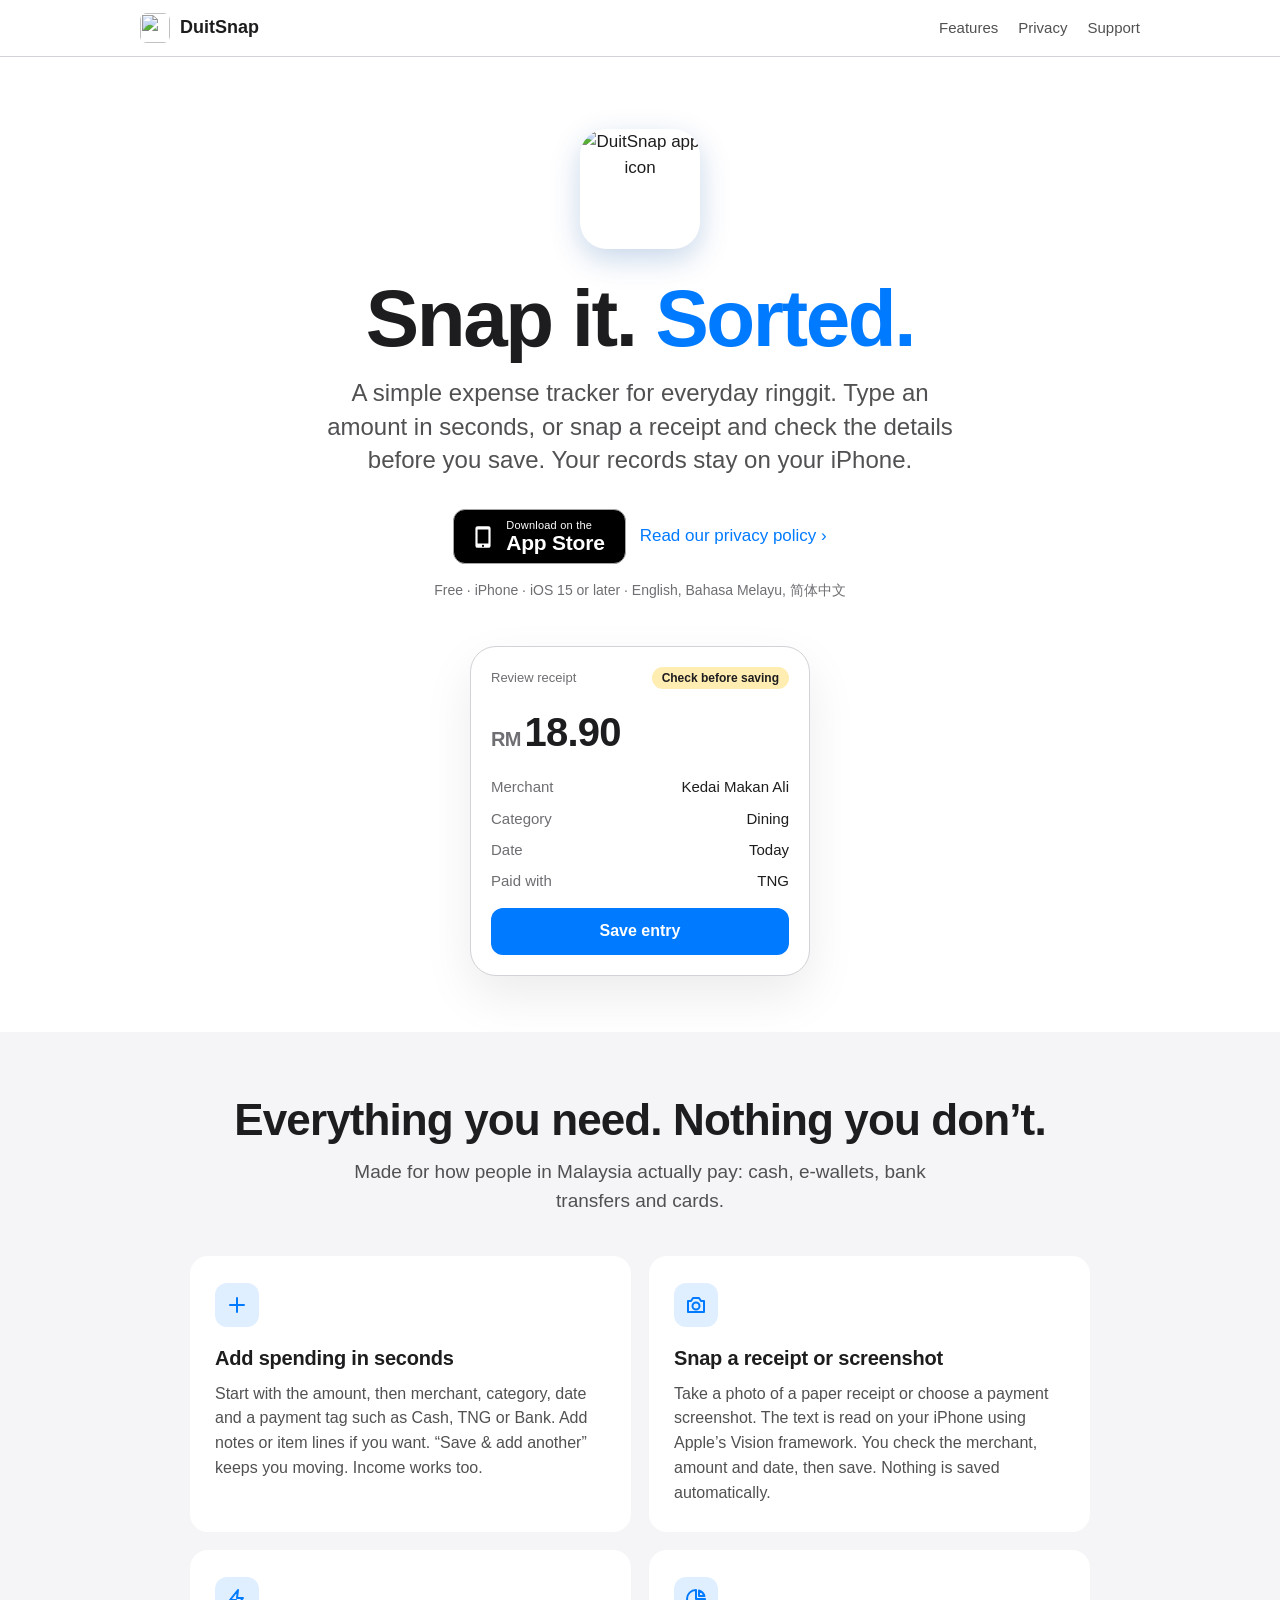
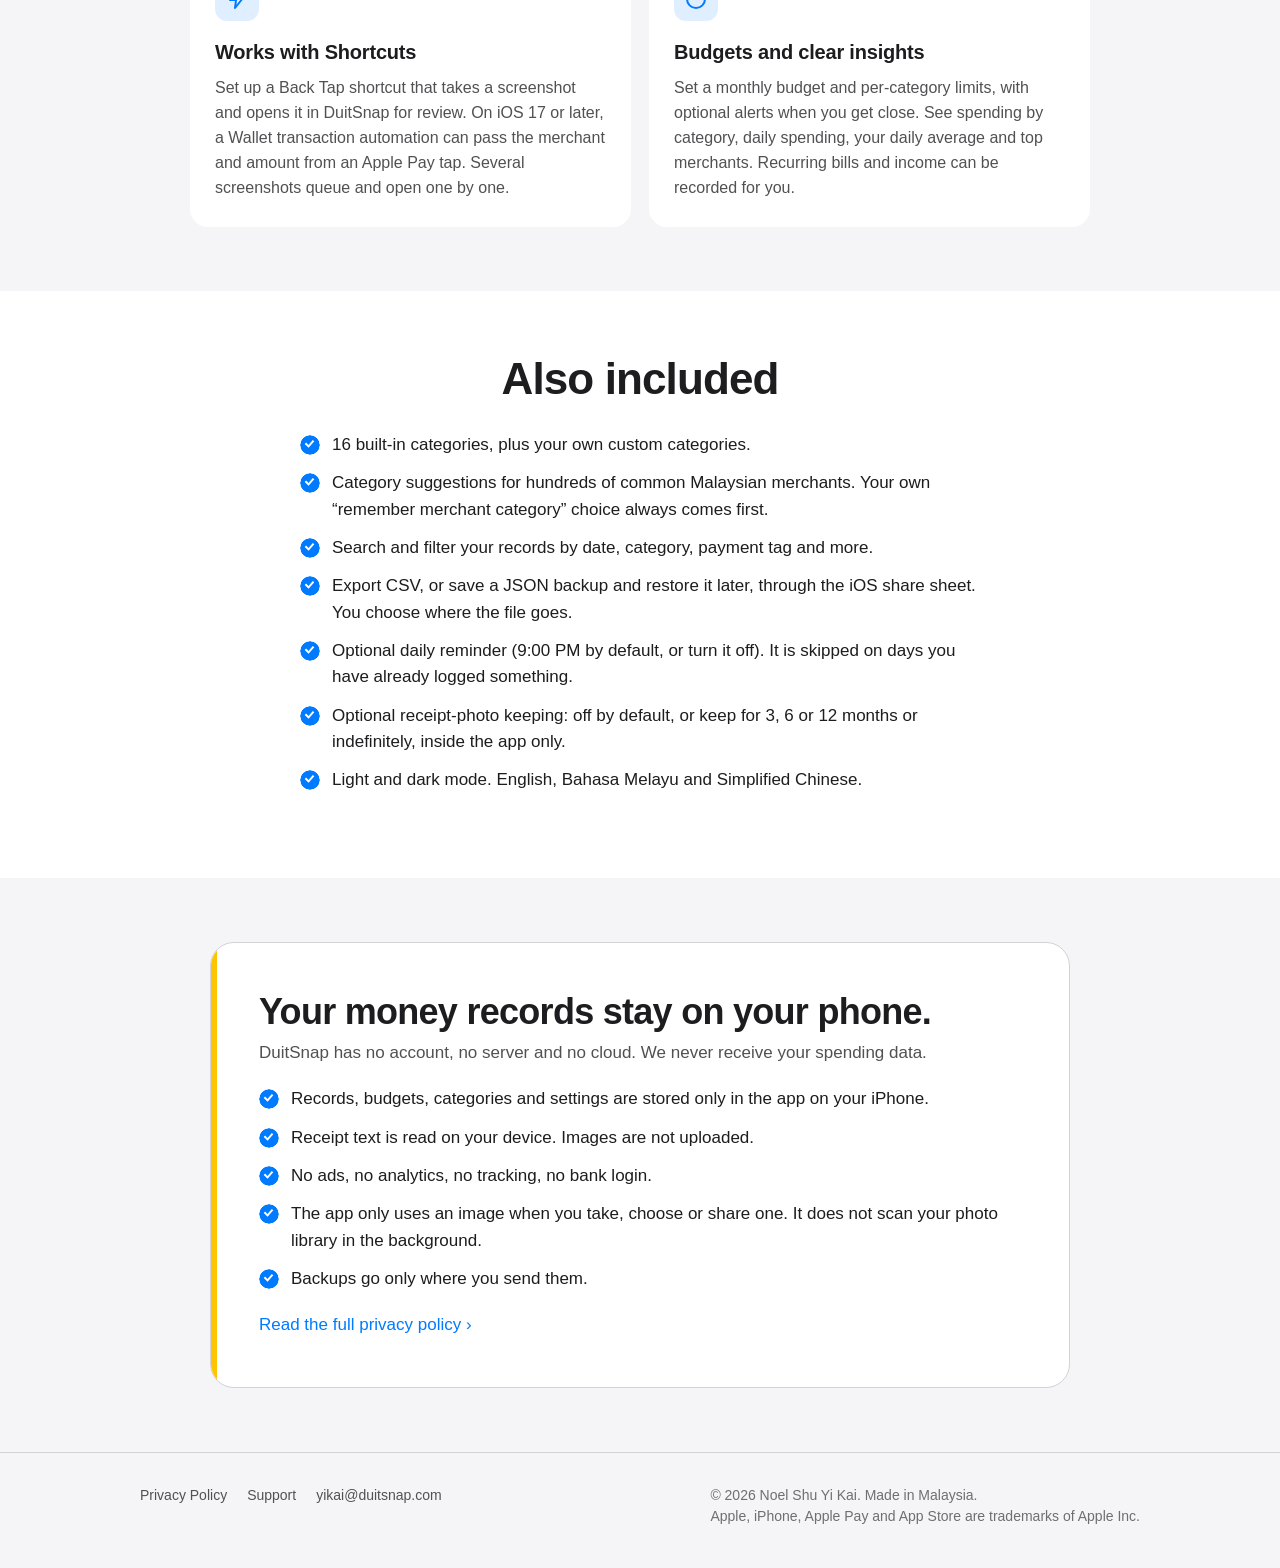
==== index.html @ 50d5c199 "Add files via upload" ====
<!doctype html>
<html lang="en">
<head>
  <meta charset="utf-8">
  <meta name="viewport" content="width=device-width, initial-scale=1">
  <title>DuitSnap – Expense tracker for Malaysia</title>
  <meta name="description" content="DuitSnap is a simple iPhone expense tracker for ringgit. Add spending in seconds, snap a receipt or payment screenshot, and keep your records on your own phone. No account, no ads, no tracking.">
  <meta name="color-scheme" content="light dark">
  <meta name="theme-color" content="#ffffff" media="(prefers-color-scheme: light)">
  <meta name="theme-color" content="#000000" media="(prefers-color-scheme: dark)">
  <link rel="canonical" href="https://duitsnap.com/">
  <link rel="icon" type="image/png" sizes="32x32" href="/assets/favicon-32.png">
  <link rel="icon" type="image/png" sizes="16x16" href="/assets/favicon-16.png">
  <link rel="apple-touch-icon" href="/assets/apple-touch-icon.png">
  <meta property="og:type" content="website">
  <meta property="og:title" content="DuitSnap – Snap it. Sorted.">
  <meta property="og:description" content="A simple, private expense tracker for Malaysia. Your records stay on your iPhone.">
  <meta property="og:url" content="https://duitsnap.com/">
  <meta property="og:image" content="https://duitsnap.com/assets/icon-512.png">
  <!-- When the App Store link is live, add: <meta name="apple-itunes-app" content="app-id=YOUR_APP_ID"> -->
  <link rel="stylesheet" href="/styles.css">
</head>
<body>
  <a class="skip-link" href="#main">Skip to content</a>

  <header class="site-header">
    <div class="wrap">
      <a class="brand" href="/" aria-label="DuitSnap home">
        <img src="/assets/icon-512.png" alt="" width="30" height="30">
        <span>DuitSnap</span>
      </a>
      <nav class="site-nav" aria-label="Main">
        <ul>
          <li class="hide-sm"><a href="#features">Features</a></li>
          <li><a href="/privacy/">Privacy</a></li>
          <li><a href="/support/">Support</a></li>
        </ul>
      </nav>
    </div>
  </header>

  <main id="main">
    <section class="hero" aria-labelledby="hero-title">
      <div class="wrap">
        <img class="app-icon" src="/assets/icon-512.png" alt="DuitSnap app icon" width="120" height="120">
        <h1 id="hero-title">Snap it. <span class="accent">Sorted.</span></h1>
        <p class="lede">A simple expense tracker for everyday ringgit. Type an amount in seconds, or snap a receipt and check the details before you save. Your records stay on your iPhone.</p>
        <div class="cta-row">
          <!-- PLACEHOLDER: replace with Apple's official "Download on the App Store" badge
               (Apple Marketing Resources) and the real App Store URL once the app is live. -->
          <a class="store-badge" href="#" aria-label="Download DuitSnap on the App Store (coming soon)">
            <svg viewBox="0 0 24 24" aria-hidden="true"><path d="M7 2h10a2 2 0 012 2v16a2 2 0 01-2 2H7a2 2 0 01-2-2V4a2 2 0 012-2zm0 3v13h10V5H7zm5 14.2a1 1 0 100 2 1 1 0 000-2z"/></svg>
            <span><small>Download on the</small><strong>App Store</strong></span>
          </a>
          <a class="link-arrow" href="/privacy/">Read our privacy policy</a>
        </div>
        <p class="meta">Free · iPhone · iOS 15 or later · English, Bahasa Melayu, 简体中文</p>

        <div class="preview" aria-hidden="true">
          <div class="preview-head"><span>Review receipt</span><span class="preview-pill">Check before saving</span></div>
          <p class="preview-amount"><small>RM</small>18.90</p>
          <dl>
            <dt>Merchant</dt><dd>Kedai Makan Ali</dd>
            <dt>Category</dt><dd>Dining</dd>
            <dt>Date</dt><dd>Today</dd>
            <dt>Paid with</dt><dd>TNG</dd>
          </dl>
          <div class="preview-btn">Save entry</div>
        </div>
      </div>
    </section>

    <section id="features" class="section-soft" aria-labelledby="features-title">
      <div class="wrap">
        <h2 id="features-title" class="section-title">Everything you need. Nothing you don’t.</h2>
        <p class="section-sub">Made for how people in Malaysia actually pay: cash, e-wallets, bank transfers and cards.</p>
        <div class="features">
          <article class="feature">
            <div class="icon" aria-hidden="true"><svg viewBox="0 0 24 24"><path d="M12 5v14M5 12h14"/></svg></div>
            <h3>Add spending in seconds</h3>
            <p>Start with the amount, then merchant, category, date and a payment tag such as Cash, TNG or Bank. Add notes or item lines if you want. “Save &amp; add another” keeps you moving. Income works too.</p>
          </article>
          <article class="feature">
            <div class="icon" aria-hidden="true"><svg viewBox="0 0 24 24"><path d="M4 8h3l2-3h6l2 3h3v11H4z"/><circle cx="12" cy="13" r="3.5"/></svg></div>
            <h3>Snap a receipt or screenshot</h3>
            <p>Take a photo of a paper receipt or choose a payment screenshot. The text is read on your iPhone using Apple’s Vision framework. You check the merchant, amount and date, then save. Nothing is saved automatically.</p>
          </article>
          <article class="feature">
            <div class="icon" aria-hidden="true"><svg viewBox="0 0 24 24"><path d="M13 3L5 13h6l-1 8 8-10h-6z"/></svg></div>
            <h3>Works with Shortcuts</h3>
            <p>Set up a Back Tap shortcut that takes a screenshot and opens it in DuitSnap for review. On iOS 17 or later, a Wallet transaction automation can pass the merchant and amount from an Apple Pay tap. Several screenshots queue and open one by one.</p>
          </article>
          <article class="feature">
            <div class="icon" aria-hidden="true"><svg viewBox="0 0 24 24"><path d="M12 3a9 9 0 109 9h-9z"/><path d="M15 3.5A9 9 0 0120.5 9H15z"/></svg></div>
            <h3>Budgets and clear insights</h3>
            <p>Set a monthly budget and per-category limits, with optional alerts when you get close. See spending by category, daily spending, your daily average and top merchants. Recurring bills and income can be recorded for you.</p>
          </article>
        </div>
      </div>
    </section>

    <section aria-labelledby="more-title">
      <div class="wrap narrow">
        <h2 id="more-title" class="section-title">Also included</h2>
        <ul class="checklist" style="margin-top:28px">
          <li>16 built-in categories, plus your own custom categories.</li>
          <li>Category suggestions for hundreds of common Malaysian merchants. Your own “remember merchant category” choice always comes first.</li>
          <li>Search and filter your records by date, category, payment tag and more.</li>
          <li>Export CSV, or save a JSON backup and restore it later, through the iOS share sheet. You choose where the file goes.</li>
          <li>Optional daily reminder (9:00 PM by default, or turn it off). It is skipped on days you have already logged something.</li>
          <li>Optional receipt-photo keeping: off by default, or keep for 3, 6 or 12 months or indefinitely, inside the app only.</li>
          <li>Light and dark mode. English, Bahasa Melayu and Simplified Chinese.</li>
        </ul>
      </div>
    </section>

    <section class="section-soft" aria-labelledby="privacy-title">
      <div class="wrap">
        <div class="promise">
          <h2 id="privacy-title">Your money records stay on your phone.</h2>
          <p>DuitSnap has no account, no server and no cloud. We never receive your spending data.</p>
          <ul class="checklist">
            <li>Records, budgets, categories and settings are stored only in the app on your iPhone.</li>
            <li>Receipt text is read on your device. Images are not uploaded.</li>
            <li>No ads, no analytics, no tracking, no bank login.</li>
            <li>The app only uses an image when you take, choose or share one. It does not scan your photo library in the background.</li>
            <li>Backups go only where you send them.</li>
          </ul>
          <a class="link-arrow" href="/privacy/">Read the full privacy policy</a>
        </div>
      </div>
    </section>
  </main>

  <footer class="site-footer">
    <div class="wrap">
      <ul>
        <li><a href="/privacy/">Privacy Policy</a></li>
        <li><a href="/support/">Support</a></li>
        <li><a href="mailto:yikai@duitsnap.com">yikai@duitsnap.com</a></li>
      </ul>
      <p>© 2026 Noel Shu Yi Kai. Made in Malaysia.<br>Apple, iPhone, Apple Pay and App Store are trademarks of Apple Inc.</p>
    </div>
  </footer>
</body>
</html>
---- styles.css ----
/* DuitSnap website — one stylesheet, no external fonts or scripts. */

:root {
  --blue: #007aff;
  --blue-strong: #0062cc;
  --yellow: #ffc400;
  --bg: #ffffff;
  --bg-soft: #f5f5f7;
  --card: #ffffff;
  --text: #1d1d1f;
  --text-2: #515154;
  --text-3: #6e6e73;
  --line: #d2d2d7;
  --focus: #0071e3;
  --radius: 18px;
  --max: 1040px;
  --read: 720px;
  color-scheme: light dark;
}

@media (prefers-color-scheme: dark) {
  :root {
    --blue: #0a84ff;
    --blue-strong: #409cff;
    --bg: #000000;
    --bg-soft: #111113;
    --card: #1c1c1e;
    --text: #f5f5f7;
    --text-2: #c7c7cc;
    --text-3: #a1a1a6;
    --line: #38383a;
    --focus: #409cff;
  }
}

*,
*::before,
*::after { box-sizing: border-box; }

html { -webkit-text-size-adjust: 100%; text-size-adjust: 100%; scroll-padding-top: 72px; }

body {
  margin: 0;
  background: var(--bg);
  color: var(--text);
  font-family: -apple-system, BlinkMacSystemFont, "SF Pro Text", "SF Pro Display",
    "Helvetica Neue", "Segoe UI", Roboto, Arial, "PingFang SC", "Hiragino Sans GB",
    "Microsoft YaHei", "Noto Sans CJK SC", sans-serif, "Apple Color Emoji";
  font-size: 17px;
  line-height: 1.55;
  -webkit-font-smoothing: antialiased;
}

img { max-width: 100%; height: auto; display: block; }

a { color: var(--blue); text-decoration: none; }
a:hover { text-decoration: underline; }

:focus-visible { outline: 3px solid var(--focus); outline-offset: 3px; border-radius: 6px; }

.skip-link {
  position: absolute; left: 16px; top: -48px; z-index: 100;
  background: var(--blue); color: #fff; padding: 10px 16px; border-radius: 10px;
}
.skip-link:focus { top: 12px; }

.wrap { width: 100%; max-width: var(--max); margin: 0 auto; padding: 0 20px; }
.wrap.narrow { max-width: var(--read); }

/* Header */
.site-header {
  position: sticky; top: 0; z-index: 50;
  background: color-mix(in srgb, var(--bg) 82%, transparent);
  -webkit-backdrop-filter: saturate(180%) blur(18px);
  backdrop-filter: saturate(180%) blur(18px);
  border-bottom: 1px solid var(--line);
}
.site-header .wrap { display: flex; align-items: center; justify-content: space-between; height: 56px; gap: 12px; }
.brand { display: flex; align-items: center; gap: 10px; color: var(--text); font-weight: 600; font-size: 18px; }
.brand:hover { text-decoration: none; }
.brand img { width: 30px; height: 30px; border-radius: 22.5%; }
.site-nav ul { list-style: none; margin: 0; padding: 0; display: flex; gap: 20px; }
.site-nav a { color: var(--text-2); font-size: 15px; }
.site-nav a[aria-current="page"] { color: var(--text); font-weight: 600; }

/* Hero */
.hero { padding: 72px 0 56px; text-align: center; }
.app-icon { border-radius: 22.37%; box-shadow: 0 10px 30px rgba(0, 72, 160, 0.22); margin: 0 auto 28px; }
.hero h1 {
  font-size: clamp(44px, 9vw, 80px); line-height: 1.04; letter-spacing: -0.03em;
  margin: 0 0 16px; font-weight: 700;
}
.hero h1 .accent { color: var(--blue); }
.hero .lede { font-size: clamp(19px, 2.6vw, 24px); color: var(--text-2); max-width: 640px; margin: 0 auto 32px; line-height: 1.4; }
.hero .meta { color: var(--text-3); font-size: 14px; margin-top: 16px; }

.cta-row { display: flex; gap: 14px; justify-content: center; flex-wrap: wrap; align-items: center; }

.store-badge {
  display: inline-flex; align-items: center; gap: 10px;
  background: #000; color: #fff; border: 1px solid #a6a6a6;
  border-radius: 12px; padding: 9px 20px 9px 16px; min-height: 54px;
}
.store-badge:hover { text-decoration: none; background: #1d1d1f; }
.store-badge svg { width: 26px; height: 26px; fill: currentColor; flex: none; }
.store-badge span { display: flex; flex-direction: column; text-align: left; line-height: 1.1; }
.store-badge small { font-size: 11px; letter-spacing: 0.02em; }
.store-badge strong { font-size: 21px; font-weight: 600; letter-spacing: -0.01em; }

.link-arrow { font-size: 17px; }
.link-arrow::after { content: " \203A"; }

/* Sections */
section { padding: 64px 0; }
.section-soft { background: var(--bg-soft); }
.section-title { text-align: center; font-size: clamp(30px, 5vw, 44px); line-height: 1.1; letter-spacing: -0.02em; margin: 0 0 12px; }
.section-sub { text-align: center; color: var(--text-2); max-width: 620px; margin: 0 auto 40px; font-size: 19px; }

.features { display: grid; grid-template-columns: 1fr; gap: 18px; max-width: 900px; margin: 0 auto; }
@media (min-width: 640px) { .features { grid-template-columns: repeat(2, 1fr); } }
.feature {
  background: var(--card); border-radius: var(--radius); padding: 26px 24px;
  border: 1px solid var(--line);
}
.section-soft .feature { border-color: transparent; }
.feature .icon {
  width: 44px; height: 44px; border-radius: 12px; display: grid; place-items: center;
  background: color-mix(in srgb, var(--blue) 12%, transparent); color: var(--blue); margin-bottom: 16px;
}
.feature .icon svg { width: 24px; height: 24px; stroke: currentColor; fill: none; stroke-width: 2; stroke-linecap: round; stroke-linejoin: round; }
.feature h3 { margin: 0 0 8px; font-size: 20px; letter-spacing: -0.01em; }
.feature p { margin: 0; color: var(--text-2); font-size: 16px; }

/* Privacy promise */
.promise {
  background: var(--card); border: 1px solid var(--line); border-radius: 24px;
  padding: clamp(28px, 5vw, 48px); max-width: 860px; margin: 0 auto;
  position: relative; overflow: hidden;
}
.promise::before {
  content: ""; position: absolute; left: 0; top: 0; bottom: 0; width: 6px; background: var(--yellow);
}
.promise h2 { margin: 0 0 8px; font-size: clamp(26px, 4vw, 36px); letter-spacing: -0.02em; line-height: 1.15; }
.promise > p { color: var(--text-2); margin: 0 0 20px; }
.checklist { list-style: none; padding: 0; margin: 0 0 20px; display: grid; gap: 12px; }
.checklist li { position: relative; padding-left: 32px; }
.checklist li::before {
  content: ""; position: absolute; left: 0; top: 3px; width: 20px; height: 20px; border-radius: 50%;
  background: var(--blue);
  --check: url("data:image/svg+xml,%3Csvg xmlns='http://www.w3.org/2000/svg' viewBox='0 0 20 20'%3E%3Cpath fill-rule='evenodd' d='M10 0a10 10 0 110 20 10 10 0 010-20zm4.3 6.2l-1.5-1.3-4.3 5-2.4-2.4-1.4 1.4 3.9 3.9 5.7-6.6z'/%3E%3C/svg%3E");
  -webkit-mask: var(--check) center / contain no-repeat;
  mask: var(--check) center / contain no-repeat;
}

/* Receipt preview (decorative) */
.preview {
  max-width: 340px; margin: 44px auto 0; background: var(--card); border: 1px solid var(--line);
  border-radius: 26px; padding: 20px; text-align: left; box-shadow: 0 20px 50px rgba(0, 0, 0, 0.08);
}
.preview-head { display: flex; justify-content: space-between; align-items: center; font-size: 13px; color: var(--text-3); margin-bottom: 12px; }
.preview-pill { background: color-mix(in srgb, var(--yellow) 30%, transparent); color: var(--text); border-radius: 999px; padding: 2px 10px; font-weight: 600; font-size: 12px; }
.preview-amount { font-size: 40px; font-weight: 700; letter-spacing: -0.02em; margin: 0 0 12px; }
.preview-amount small { font-size: 20px; color: var(--text-3); font-weight: 600; margin-right: 4px; }
.preview dl { margin: 0; display: grid; grid-template-columns: auto 1fr; gap: 8px 16px; font-size: 15px; }
.preview dt { color: var(--text-3); }
.preview dd { margin: 0; text-align: right; font-weight: 500; }
.preview-btn { margin-top: 16px; background: var(--blue); color: #fff; text-align: center; border-radius: 12px; padding: 11px; font-weight: 600; font-size: 16px; }

/* Documents (privacy / support) */
.doc { padding: 48px 0 72px; }
.doc h1 { font-size: clamp(34px, 6vw, 48px); letter-spacing: -0.02em; line-height: 1.1; margin: 0 0 8px; }
.doc .doc-meta { color: var(--text-3); margin: 0 0 24px; font-size: 15px; }
.doc h2 { font-size: 26px; letter-spacing: -0.01em; margin: 44px 0 12px; line-height: 1.2; }
.doc h3 { font-size: 19px; margin: 28px 0 8px; }
.doc p, .doc li { color: var(--text); }
.doc ul, .doc ol { padding-left: 22px; }
.doc li { margin: 6px 0; }
.doc .muted { color: var(--text-2); }

.doc .lang-switch, .lang-switch { display: flex; flex-wrap: wrap; gap: 8px; margin: 0 0 28px; padding: 0; list-style: none; }
.lang-switch a {
  display: inline-block; padding: 7px 14px; border-radius: 999px; border: 1px solid var(--line);
  color: var(--text); font-size: 15px;
}
.lang-switch a:hover { border-color: var(--blue); color: var(--blue); text-decoration: none; }

.lang-block { border-top: 1px solid var(--line); padding-top: 40px; margin-top: 56px; }
.lang-block:first-of-type { border-top: 0; margin-top: 0; padding-top: 0; }

.summary-box {
  background: var(--bg-soft); border-radius: var(--radius); padding: 20px 24px; margin: 24px 0;
  border-left: 4px solid var(--yellow);
}
.summary-box p:first-child { margin-top: 0; }
.summary-box ul { margin-bottom: 0; }

.toc { background: var(--bg-soft); border-radius: var(--radius); padding: 18px 24px; margin: 24px 0; }
.toc p { margin: 0 0 6px; font-weight: 600; }
.toc ol { margin: 0; columns: 2 220px; column-gap: 32px; }
.toc li { margin: 3px 0; font-size: 15px; break-inside: avoid; }

.contact-card {
  display: flex; gap: 16px; align-items: center; flex-wrap: wrap;
  background: var(--card); border: 1px solid var(--line); border-radius: var(--radius); padding: 22px 24px; margin: 24px 0;
}
.contact-card .email { font-size: 20px; font-weight: 600; word-break: break-all; }
.button {
  display: inline-block; background: var(--blue); color: #fff; font-weight: 600; border-radius: 999px; padding: 10px 20px;
}
.button:hover { background: var(--blue-strong); text-decoration: none; }

details.faq { border-bottom: 1px solid var(--line); padding: 4px 0; }
details.faq summary {
  cursor: pointer; list-style: none; padding: 14px 32px 14px 0; font-weight: 600; font-size: 18px; position: relative;
}
details.faq summary::-webkit-details-marker { display: none; }
details.faq summary::after {
  content: "+"; position: absolute; right: 4px; top: 10px; font-size: 24px; color: var(--blue); font-weight: 400;
}
details.faq[open] summary::after { content: "\2212"; }
details.faq .answer { padding: 0 0 16px; color: var(--text-2); }
details.faq .answer p:first-child { margin-top: 0; }

/* Footer */
.site-footer { border-top: 1px solid var(--line); background: var(--bg-soft); padding: 32px 0 40px; font-size: 14px; color: var(--text-3); }
.site-footer .wrap { display: flex; flex-wrap: wrap; justify-content: space-between; gap: 16px; }
.site-footer ul { list-style: none; margin: 0; padding: 0; display: flex; flex-wrap: wrap; gap: 8px 20px; }
.site-footer a { color: var(--text-2); }
.site-footer p { margin: 0; }

@media (max-width: 560px) {
  body { font-size: 16px; }
  .site-nav ul { gap: 14px; }
  .site-nav .hide-sm { display: none; }
  .hero { padding: 48px 0 40px; }
  section { padding: 48px 0; }
  .doc h2 { font-size: 23px; }
}

@media (prefers-reduced-motion: no-preference) {
  html { scroll-behavior: smooth; }
}

@media print {
  .site-header, .site-footer, .lang-switch, .skip-link { display: none; }
  body { background: #fff; color: #000; }
}
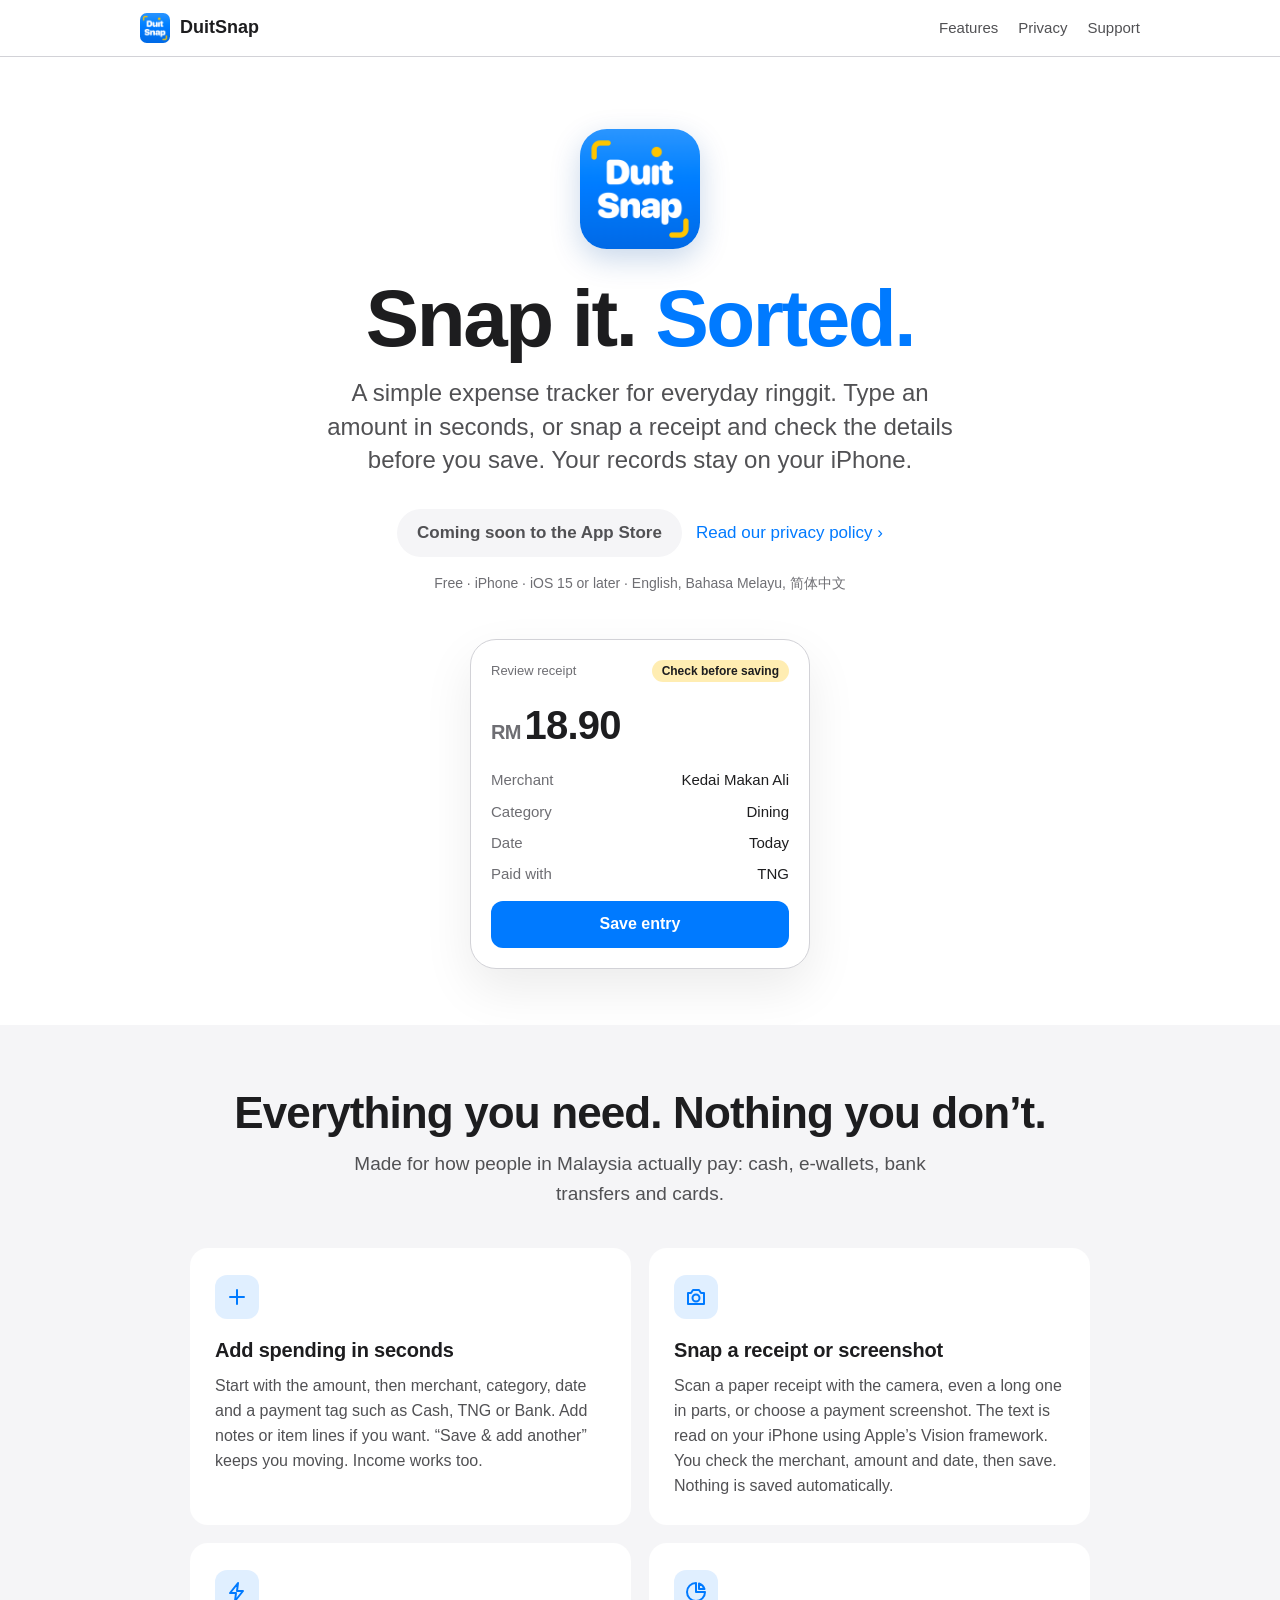
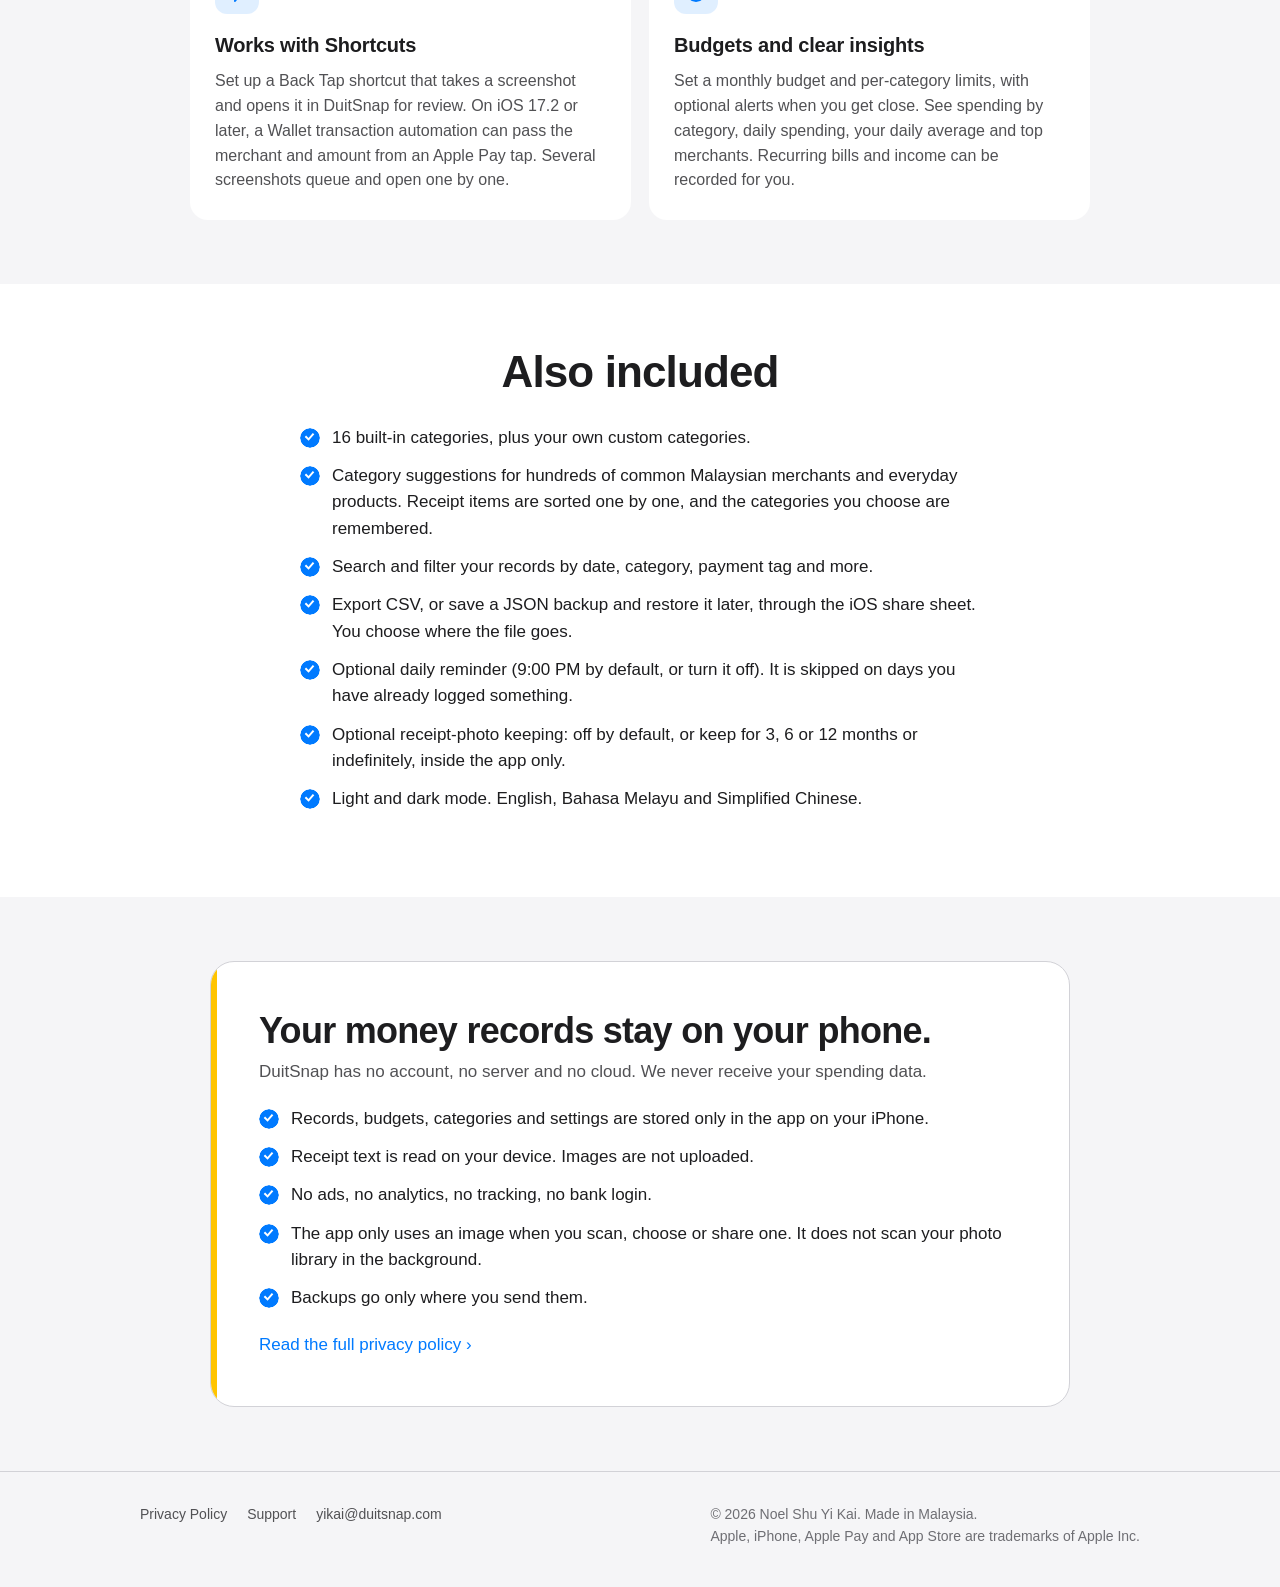
==== commit bb731d23: "Homepage: scanning, iOS 17.2, coming-soon label" ====
--- a/index.html
+++ b/index.html
@@ -46,12 +46,9 @@
         <h1 id="hero-title">Snap it. <span class="accent">Sorted.</span></h1>
         <p class="lede">A simple expense tracker for everyday ringgit. Type an amount in seconds, or snap a receipt and check the details before you save. Your records stay on your iPhone.</p>
         <div class="cta-row">
-          <!-- PLACEHOLDER: replace with Apple's official "Download on the App Store" badge
-               (Apple Marketing Resources) and the real App Store URL once the app is live. -->
-          <a class="store-badge" href="#" aria-label="Download DuitSnap on the App Store (coming soon)">
-            <svg viewBox="0 0 24 24" aria-hidden="true"><path d="M7 2h10a2 2 0 012 2v16a2 2 0 01-2 2H7a2 2 0 01-2-2V4a2 2 0 012-2zm0 3v13h10V5H7zm5 14.2a1 1 0 100 2 1 1 0 000-2z"/></svg>
-            <span><small>Download on the</small><strong>App Store</strong></span>
-          </a>
+          <!-- After launch: use Apple's official "Download on the App Store" badge
+               (Apple Marketing Resources) linking to the real App Store URL. -->
+          <span class="store-soon">Coming soon to the App Store</span>
           <a class="link-arrow" href="/privacy/">Read our privacy policy</a>
         </div>
         <p class="meta">Free · iPhone · iOS 15 or later · English, Bahasa Melayu, 简体中文</p>
@@ -83,12 +80,12 @@
           <article class="feature">
             <div class="icon" aria-hidden="true"><svg viewBox="0 0 24 24"><path d="M4 8h3l2-3h6l2 3h3v11H4z"/><circle cx="12" cy="13" r="3.5"/></svg></div>
             <h3>Snap a receipt or screenshot</h3>
-            <p>Take a photo of a paper receipt or choose a payment screenshot. The text is read on your iPhone using Apple’s Vision framework. You check the merchant, amount and date, then save. Nothing is saved automatically.</p>
+            <p>Scan a paper receipt with the camera, even a long one in parts, or choose a payment screenshot. The text is read on your iPhone using Apple’s Vision framework. You check the merchant, amount and date, then save. Nothing is saved automatically.</p>
           </article>
           <article class="feature">
             <div class="icon" aria-hidden="true"><svg viewBox="0 0 24 24"><path d="M13 3L5 13h6l-1 8 8-10h-6z"/></svg></div>
             <h3>Works with Shortcuts</h3>
-            <p>Set up a Back Tap shortcut that takes a screenshot and opens it in DuitSnap for review. On iOS 17 or later, a Wallet transaction automation can pass the merchant and amount from an Apple Pay tap. Several screenshots queue and open one by one.</p>
+            <p>Set up a Back Tap shortcut that takes a screenshot and opens it in DuitSnap for review. On iOS 17.2 or later, a Wallet transaction automation can pass the merchant and amount from an Apple Pay tap. Several screenshots queue and open one by one.</p>
           </article>
           <article class="feature">
             <div class="icon" aria-hidden="true"><svg viewBox="0 0 24 24"><path d="M12 3a9 9 0 109 9h-9z"/><path d="M15 3.5A9 9 0 0120.5 9H15z"/></svg></div>
@@ -104,7 +101,7 @@
         <h2 id="more-title" class="section-title">Also included</h2>
         <ul class="checklist" style="margin-top:28px">
           <li>16 built-in categories, plus your own custom categories.</li>
-          <li>Category suggestions for hundreds of common Malaysian merchants. Your own “remember merchant category” choice always comes first.</li>
+          <li>Category suggestions for hundreds of common Malaysian merchants and everyday products. Receipt items are sorted one by one, and the categories you choose are remembered.</li>
           <li>Search and filter your records by date, category, payment tag and more.</li>
           <li>Export CSV, or save a JSON backup and restore it later, through the iOS share sheet. You choose where the file goes.</li>
           <li>Optional daily reminder (9:00 PM by default, or turn it off). It is skipped on days you have already logged something.</li>
@@ -123,7 +120,7 @@
             <li>Records, budgets, categories and settings are stored only in the app on your iPhone.</li>
             <li>Receipt text is read on your device. Images are not uploaded.</li>
             <li>No ads, no analytics, no tracking, no bank login.</li>
-            <li>The app only uses an image when you take, choose or share one. It does not scan your photo library in the background.</li>
+            <li>The app only uses an image when you scan, choose or share one. It does not scan your photo library in the background.</li>
             <li>Backups go only where you send them.</li>
           </ul>
           <a class="link-arrow" href="/privacy/">Read the full privacy policy</a>
--- a/styles.css
+++ b/styles.css
@@ -107,6 +107,12 @@
 .store-badge small { font-size: 11px; letter-spacing: 0.02em; }
 .store-badge strong { font-size: 21px; font-weight: 600; letter-spacing: -0.01em; }
 
+.store-soon {
+  display: inline-flex; align-items: center; min-height: 48px; padding: 0 20px;
+  border-radius: 999px; background: var(--bg-soft); color: var(--text-2);
+  font-size: 17px; font-weight: 600;
+}
+
 .link-arrow { font-size: 17px; }
 .link-arrow::after { content: " \203A"; }
 
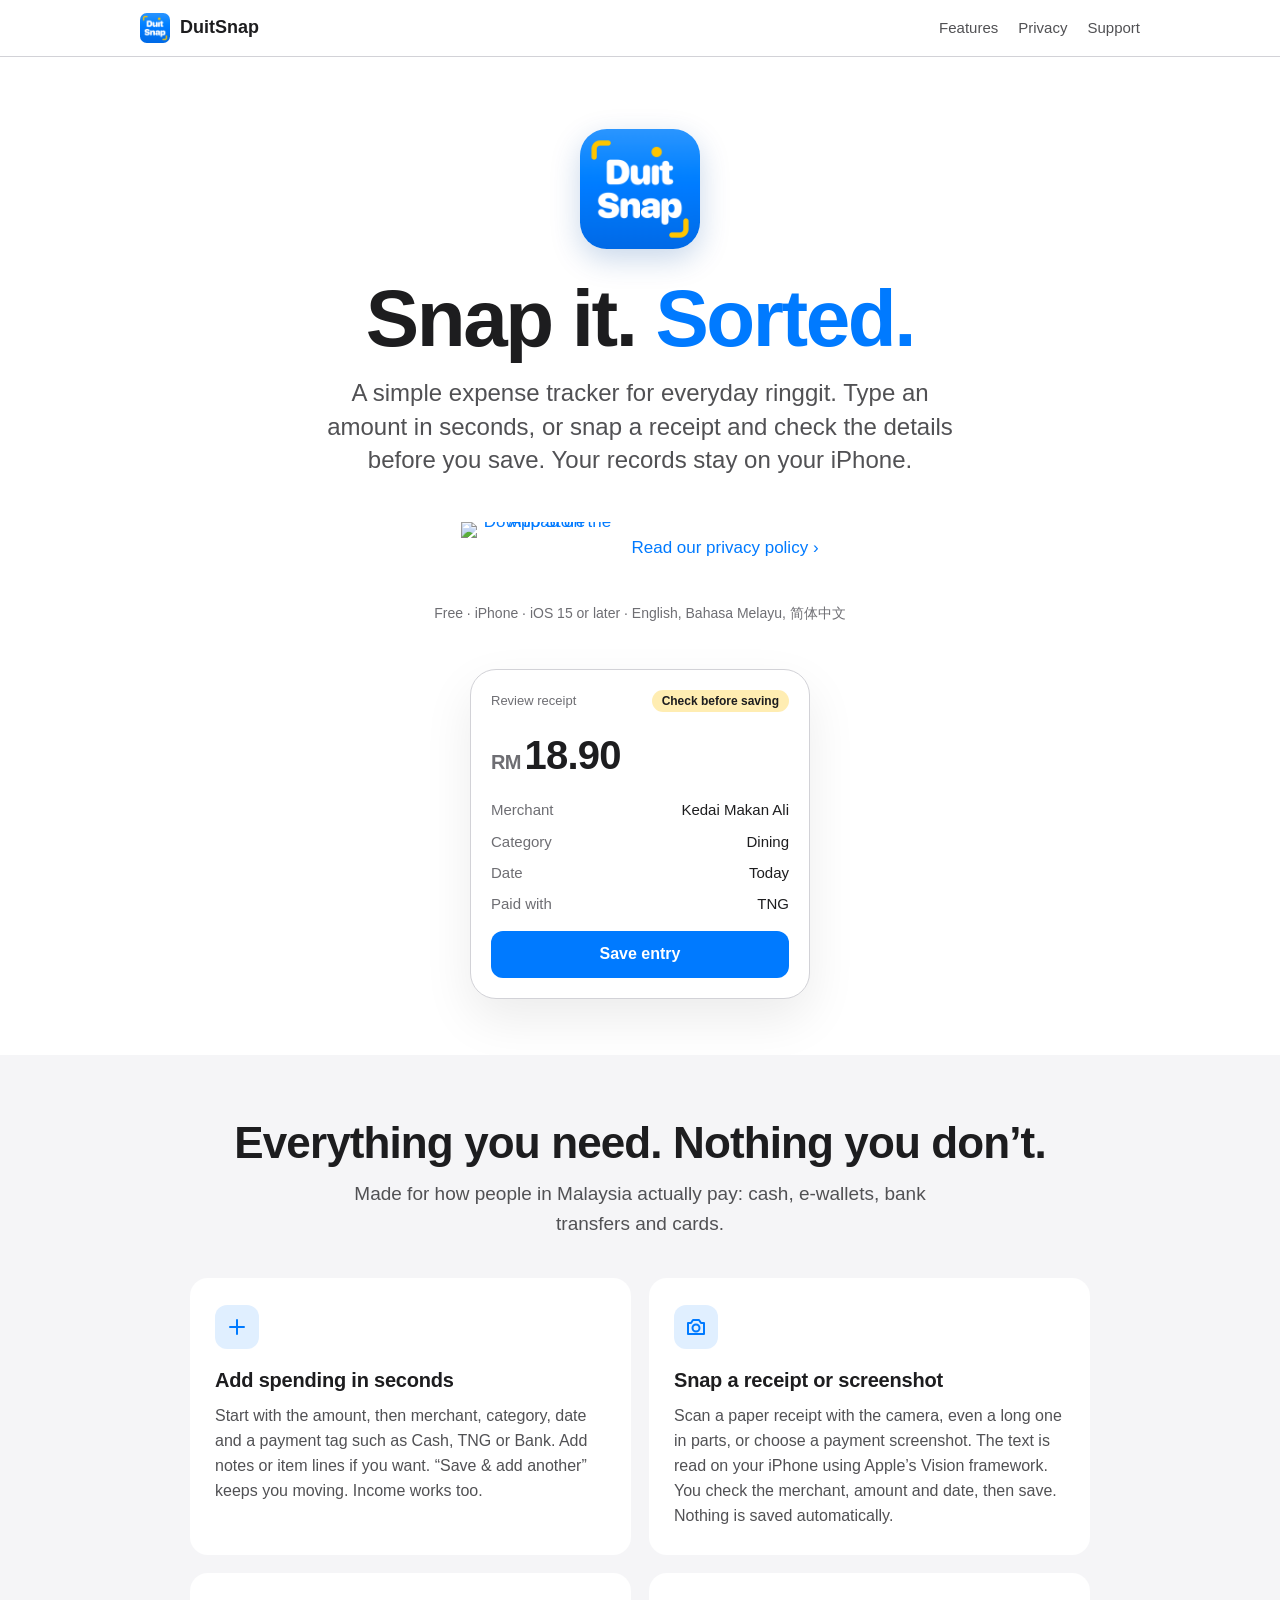
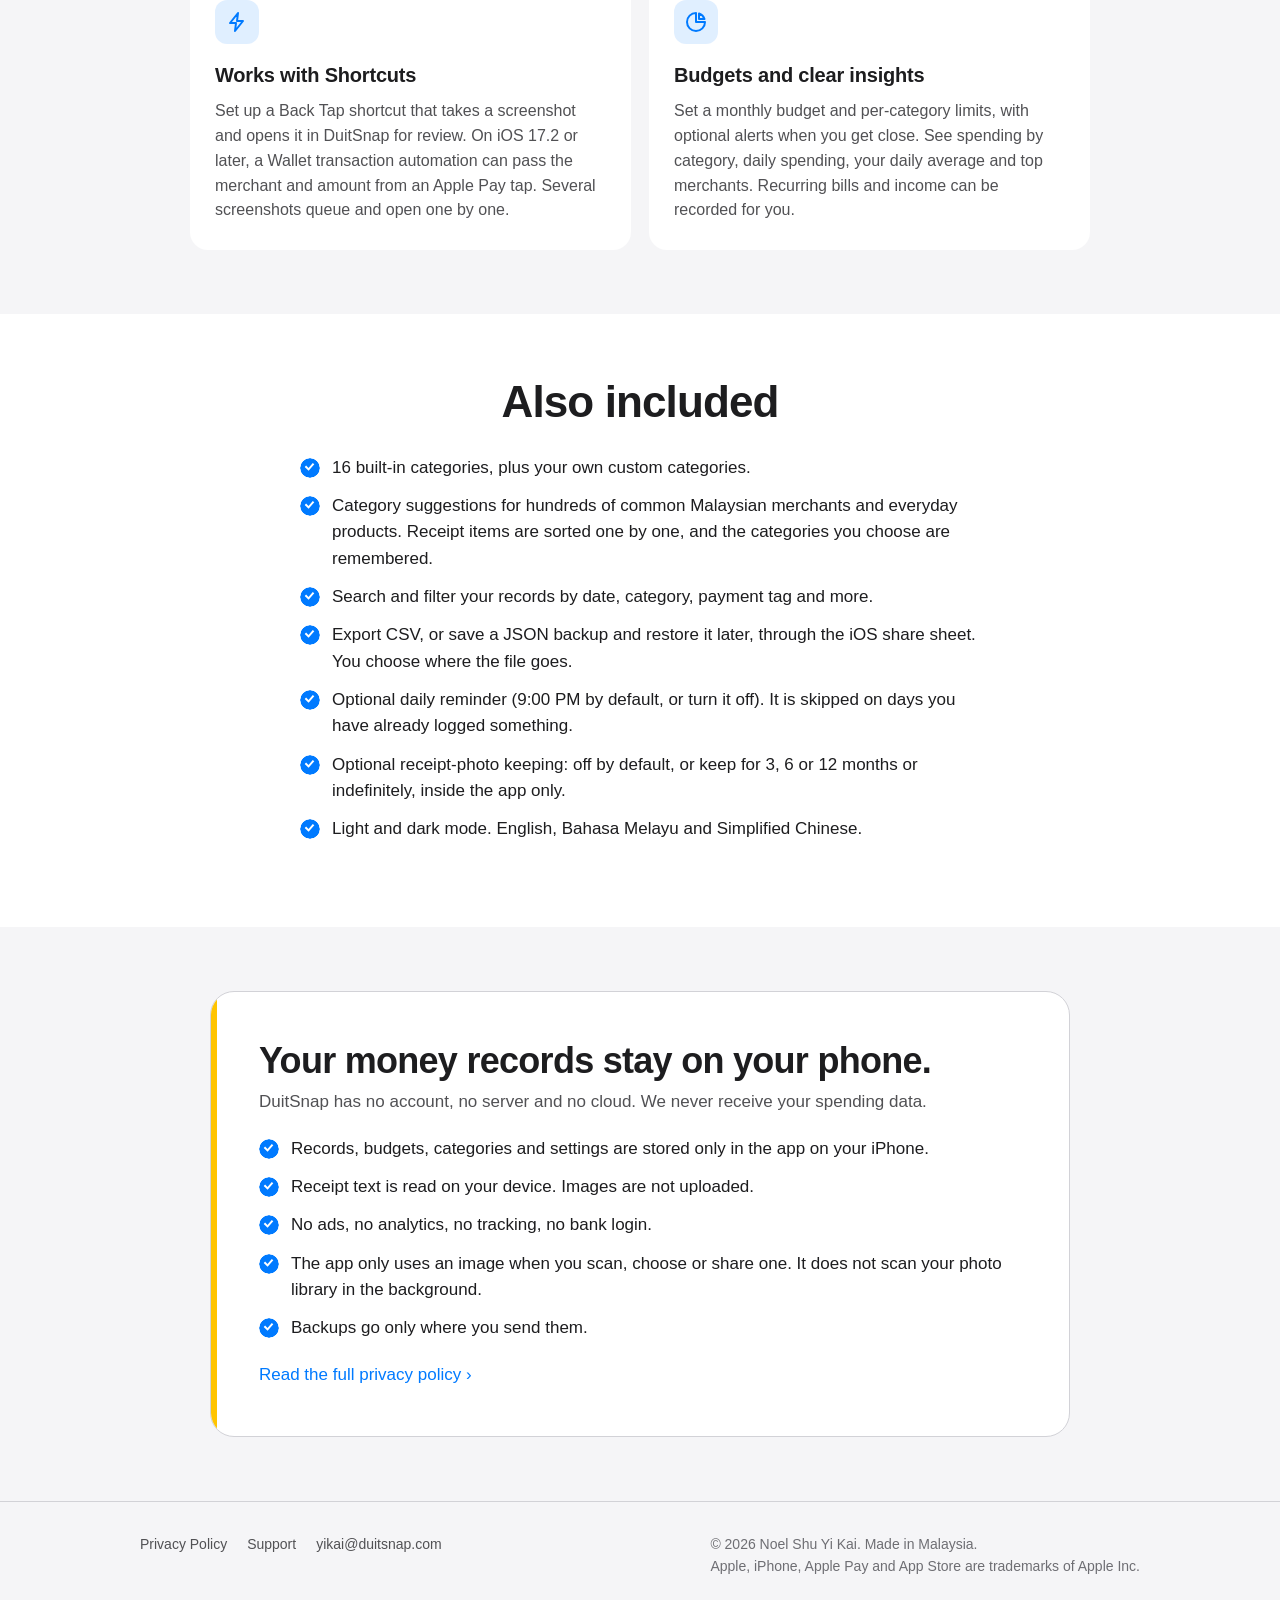
==== commit 9101d104: "Link the App Store listing now that DuitSnap is live" ====
--- a/index.html
+++ b/index.html
@@ -17,7 +17,7 @@
   <meta property="og:description" content="A simple, private expense tracker for Malaysia. Your records stay on your iPhone.">
   <meta property="og:url" content="https://duitsnap.com/">
   <meta property="og:image" content="https://duitsnap.com/assets/icon-512.png">
-  <!-- When the App Store link is live, add: <meta name="apple-itunes-app" content="app-id=YOUR_APP_ID"> -->
+  <meta name="apple-itunes-app" content="app-id=6817611494">
   <link rel="stylesheet" href="/styles.css">
 </head>
 <body>
@@ -46,9 +46,7 @@
         <h1 id="hero-title">Snap it. <span class="accent">Sorted.</span></h1>
         <p class="lede">A simple expense tracker for everyday ringgit. Type an amount in seconds, or snap a receipt and check the details before you save. Your records stay on your iPhone.</p>
         <div class="cta-row">
-          <!-- After launch: use Apple's official "Download on the App Store" badge
-               (Apple Marketing Resources) linking to the real App Store URL. -->
-          <span class="store-soon">Coming soon to the App Store</span>
+          <a class="store-link" href="https://apps.apple.com/my/app/duitsnap-expense-tracker/id6817611494"><img src="/assets/app-store-badge.svg" alt="Download on the App Store" width="156" height="52"></a>
           <a class="link-arrow" href="/privacy/">Read our privacy policy</a>
         </div>
         <p class="meta">Free · iPhone · iOS 15 or later · English, Bahasa Melayu, 简体中文</p>
--- a/styles.css
+++ b/styles.css
@@ -107,6 +107,9 @@
 .store-badge small { font-size: 11px; letter-spacing: 0.02em; }
 .store-badge strong { font-size: 21px; font-weight: 600; letter-spacing: -0.01em; }
 
+/* Apple's official badge, unaltered; Apple asks for clear space of a quarter of its height around it. */
+.store-link { display: inline-block; padding: 13px 0; line-height: 0; }
+.store-link img { height: 52px; width: auto; display: block; }
 .store-soon {
   display: inline-flex; align-items: center; min-height: 48px; padding: 0 20px;
   border-radius: 999px; background: var(--bg-soft); color: var(--text-2);
